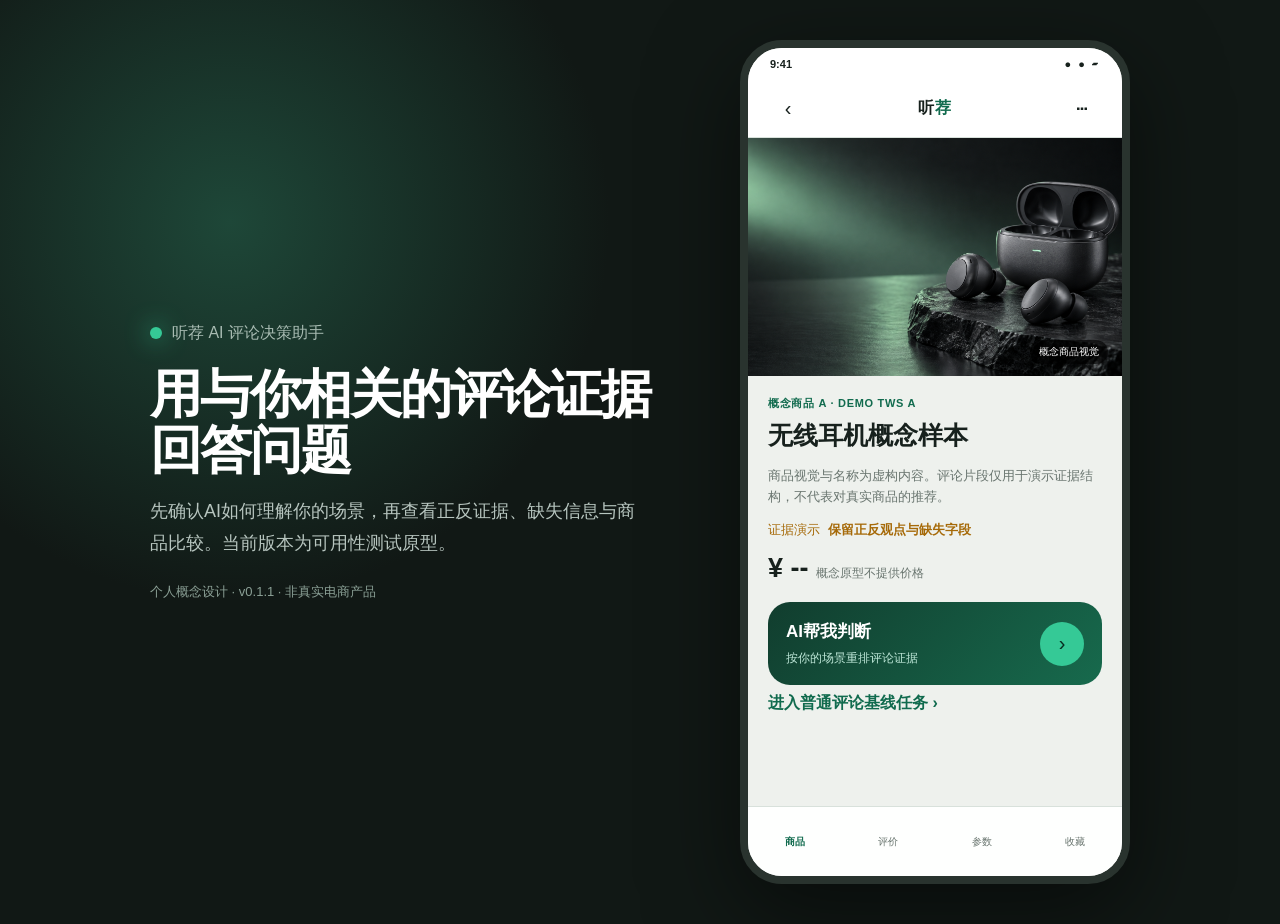
==== 原型设计/index.html @ ab862ab5 "Publish Tingjian product case study" ====
<!doctype html>
<html lang="zh-CN">
<head>
  <meta charset="utf-8" />
  <meta name="viewport" content="width=device-width, initial-scale=1" />
  <meta name="description" content="听荐 AI 耳机评论决策助手概念原型 v0.1.1" />
  <title>听荐 AI 评论决策助手 v0.1.1</title>
  <link rel="stylesheet" href="app.css" />
</head>
<body>
  <div class="stage">
    <section class="intro">
      <div class="mark"><span class="dot"></span> 听荐 AI 评论决策助手</div>
      <h1>用与你相关的评论证据回答问题</h1>
      <p>先确认AI如何理解你的场景，再查看正反证据、缺失信息与商品比较。当前版本为可用性测试原型。</p>
      <div class="note">个人概念设计 · v0.1.1 · 非真实电商产品</div>
    </section>
    <main class="phone" aria-label="听荐手机端原型">
      <div class="status"><span>9:41</span><span>● ● ▰</span></div>
      <div class="app" id="app" aria-live="polite"></div>
    </main>
  </div>
  <script src="app.js"></script>
</body>
</html>
---- 原型设计/app.css ----
:root{--bg:#eef1ed;--surface:#fff;--ink:#17211d;--muted:#69756f;--line:#d8e1db;--green:#35c996;--deep:#116b4e;--soft:#dff8ee;--coral:#e86f62;--coral-soft:#fff0ed;--amber-soft:#fff3df;--navy:#17372b}
*{box-sizing:border-box}button,textarea{font:inherit}button{cursor:pointer}button:focus-visible,textarea:focus-visible{outline:3px solid rgba(53,201,150,.35);outline-offset:2px}body{margin:0;background:#121916;color:var(--ink);font-family:"Microsoft YaHei","PingFang SC",sans-serif;min-height:100vh;display:grid;place-items:center}
.stage{width:100%;min-height:100vh;display:grid;grid-template-columns:minmax(320px,520px) 390px;gap:70px;align-items:center;justify-content:center;padding:40px;background:radial-gradient(circle at 18% 24%,#1e4738 0,transparent 30%),#111815}.intro{color:white;max-width:500px}.mark{display:inline-flex;align-items:center;gap:10px;font-size:16px;color:#a8bbb2}.dot{width:12px;height:12px;border-radius:50%;background:var(--green);box-shadow:0 0 24px var(--green)}.intro h1{font-size:52px;line-height:1.08;margin:22px 0 18px;letter-spacing:-2px}.intro p{font-size:18px;line-height:1.75;color:#b7c5bf;margin:0}.intro .note{margin-top:24px;font-size:13px;color:#8ba096}
.phone{width:390px;height:844px;background:var(--bg);border-radius:42px;overflow:hidden;box-shadow:0 28px 90px rgba(0,0,0,.5);position:relative;border:8px solid #29332e}.status{height:32px;background:var(--surface);display:flex;align-items:center;justify-content:space-between;padding:0 22px;font-size:11px;font-weight:700}.status span:last-child{letter-spacing:2px}.app{height:calc(100% - 32px);overflow:auto;padding-bottom:92px;scroll-behavior:smooth}.topbar{height:58px;background:var(--surface);display:flex;align-items:center;justify-content:space-between;padding:0 20px;border-bottom:1px solid var(--line);position:sticky;top:0;z-index:5}.back,.ghost{border:0;background:transparent;font-size:20px;color:var(--ink);min-width:40px;min-height:40px}.brand{font-weight:800;letter-spacing:1px}.brand i{font-style:normal;color:var(--deep)}
.hero{height:238px;background:url('../assets/earbuds-hero.png') center/cover no-repeat;position:relative}.hero:after{content:"概念商品视觉";position:absolute;right:14px;bottom:12px;background:rgba(0,0,0,.62);color:white;padding:5px 9px;border-radius:12px;font-size:10px}.content{padding:20px}.eyebrow{font-size:11px;color:var(--deep);font-weight:800;letter-spacing:.7px;margin-bottom:8px}.title{font-size:25px;line-height:1.3;margin:0 0 8px}.sub{font-size:13px;color:var(--muted);line-height:1.65}.rating{display:flex;align-items:center;gap:8px;margin:14px 0;color:#a66a09;font-size:13px}.price{font-size:27px;font-weight:800;margin:12px 0}.price small{font-size:12px;color:var(--muted);font-weight:400}.ai-entry{margin-top:18px;padding:18px;border-radius:22px;background:linear-gradient(135deg,#113d2e,#176a4d);color:white;display:flex;justify-content:space-between;align-items:center}.ai-entry h3{margin:0 0 7px;font-size:17px}.ai-entry p{margin:0;color:#bfe8d9;font-size:12px}.round{width:44px;height:44px;border:0;border-radius:50%;background:var(--green);font-size:20px;color:#082d20}
.section-title{font-size:24px;line-height:1.35;margin:4px 0 8px}.section-copy{color:var(--muted);font-size:13px;line-height:1.65;margin:0 0 20px}.label{font-size:13px;font-weight:800;margin:20px 0 11px}.chips{display:flex;flex-wrap:wrap;gap:9px}.chip{border:1px solid var(--line);background:white;border-radius:999px;padding:9px 13px;font-size:13px;color:var(--ink);min-height:40px}.chip.active{background:var(--soft);border-color:var(--green);color:var(--deep);font-weight:700}.input{width:100%;min-height:94px;padding:14px;border:1px solid var(--line);background:white;border-radius:16px;font-size:13px;resize:none;line-height:1.6}.hint{font-size:11px;color:var(--muted);margin-top:8px;line-height:1.5}.error-text{font-size:12px;color:#b84134;margin-top:8px}.cta{position:absolute;left:20px;right:20px;bottom:22px;height:54px;border:0;border-radius:18px;background:var(--ink);color:white;font-size:15px;font-weight:800;z-index:6}.inline-button,.text-link{display:inline-block;color:var(--deep);font-weight:800;text-decoration:none;border:0;background:transparent;padding:8px 0}
.confirm-list{display:grid;gap:12px;margin-top:18px}.confirm-card{background:white;border-radius:18px;padding:15px}.confirm-card h3{font-size:12px;color:var(--muted);margin:0 0 10px}.tag-row{display:flex;flex-wrap:wrap;gap:8px}.tag{display:inline-flex;align-items:center;gap:7px;background:var(--soft);color:var(--deep);border-radius:999px;padding:8px 10px;font-size:12px;font-weight:700}.tag button{border:0;background:transparent;color:inherit;padding:0;font-size:15px;line-height:1}.confirm-note{font-size:11px;color:var(--muted);line-height:1.55;margin-top:12px}
.loading{height:640px;display:grid;place-items:center;text-align:center;padding:38px}.pulse{width:92px;height:92px;border-radius:50%;background:var(--soft);display:grid;place-items:center;margin:auto;position:relative}.pulse:after{content:"";position:absolute;inset:-13px;border-radius:50%;border:1px solid var(--green);animation:pulse 1.5s infinite}.pulse b{font-size:30px;color:var(--deep)}@keyframes pulse{0%{transform:scale(.8);opacity:1}100%{transform:scale(1.25);opacity:0}}.loading h2{font-size:22px;margin:22px 0 10px}.steps{text-align:left;display:grid;gap:14px;margin-top:28px;color:var(--muted);font-size:13px}.steps div.done{color:var(--deep);font-weight:700}.steps div:before{content:"○";margin-right:10px}.steps .done:before{content:"✓"}
.report-head{background:var(--navy);color:white;padding:25px 20px 23px}.report-head .tiny{color:#9fc2b4;font-size:11px}.report-head h1{font-size:28px;margin:10px 0}.match{display:flex;align-items:flex-end;gap:10px;flex-wrap:wrap}.match strong{font-size:22px;color:#70e1b9}.match span{font-size:12px;color:#b9d4c9;padding-bottom:3px}.disclaimer{font-size:10px;color:#9db3aa;margin-top:11px;line-height:1.45}.summary-card{background:white;margin:-10px 16px 16px;border-radius:22px;padding:18px;box-shadow:0 8px 30px rgba(24,44,36,.08)}.summary-card h3{font-size:15px;margin:0 0 12px}.bullet{display:flex;gap:10px;margin:11px 0;font-size:13px;line-height:1.55}.bullet .ico{width:22px;height:22px;flex:none;border-radius:50%;display:grid;place-items:center;font-size:11px}.good{background:var(--soft);color:var(--deep)}.warn{background:var(--amber-soft);color:#985c05}.bad{background:var(--coral-soft);color:#b54034}
.metric{padding:0 18px 16px}.metric-row{background:white;border-radius:17px;margin:10px 0;padding:14px;border:1px solid transparent}.metric-row.action{cursor:pointer}.metric-row.action:hover{border-color:#b9d9cb}.metric-top{display:flex;justify-content:space-between;align-items:center;gap:10px;font-size:13px}.badge{font-size:10px;border-radius:999px;padding:5px 8px;background:var(--soft);color:var(--deep);white-space:nowrap}.badge.mid{background:var(--amber-soft);color:#995c04}.badge.low{background:var(--coral-soft);color:#a44136}.evidence-counts{display:flex;gap:12px;margin:10px 0 6px;font-size:11px}.evidence-counts .pos{color:var(--deep)}.evidence-counts .neg{color:#b54034}.metric-row p{font-size:11px;color:var(--muted);margin:0;line-height:1.5}.link{color:var(--deep);font-weight:700;text-decoration:none;border:0;background:transparent;padding:0}
.evidence-tabs{display:flex;gap:8px;margin:12px 0}.evidence{background:white;border-radius:18px;padding:16px;margin:12px 0}.evidence-head{display:flex;justify-content:space-between;gap:10px;font-size:10.5px;color:var(--muted)}.evidence blockquote{font-family:Georgia,serif;font-size:14px;line-height:1.55;margin:13px 0;color:#26332d}.translation{font-size:12px;line-height:1.55;background:var(--bg);padding:10px;border-radius:10px}.source-note{font-size:10px;color:var(--muted);line-height:1.55;margin-top:16px}.missing,.no-winner{background:var(--amber-soft);border-radius:16px;padding:13px;font-size:12px;line-height:1.55;color:#754c12;margin:12px 0}
.product-choice{width:100%;text-align:left;background:white;border:2px solid transparent;border-radius:18px;padding:15px;margin:12px 0;display:flex;gap:12px;align-items:center}.product-choice.selected{border-color:var(--green);background:#f7fffb}.product-icon{width:54px;height:54px;border-radius:15px;background:var(--soft);display:grid;place-items:center;font-weight:800;color:var(--deep);flex:none}.product-choice h3{font-size:14px;margin:0 0 5px}.product-choice p{font-size:11px;color:var(--muted);margin:0;line-height:1.45}.compare-table{background:white;border-radius:18px;overflow:hidden;margin-top:14px}.compare-row{display:grid;grid-template-columns:90px 1fr 1fr;border-top:1px solid var(--line);font-size:11px}.compare-row:first-child{border-top:0;background:#f3f6f3;font-weight:800}.compare-row div{padding:12px 9px;border-left:1px solid var(--line);line-height:1.45}.compare-row div:first-child{border-left:0;color:var(--muted)}.winner{color:var(--deep);font-weight:800}
.state-preview{border-radius:16px;padding:16px;margin-top:16px;background:white}.state-preview .symbol{font-size:28px;margin-bottom:10px}.state-preview h2{font-size:19px;margin:0 0 8px}.state-preview p{font-size:12px;color:var(--muted);line-height:1.55}.retry{border:0;border-radius:12px;background:var(--ink);color:white;padding:11px 16px;font-weight:800}.baseline-review{background:white;padding:14px;border-radius:15px;margin:10px 0}.baseline-review .stars{color:#a66a09;font-size:11px}.baseline-review p{font-size:12px;line-height:1.55;margin:7px 0}.timer{position:sticky;top:59px;z-index:4;background:var(--navy);color:white;padding:10px 20px;display:flex;justify-content:space-between;align-items:center;font-size:12px}.timer button{border:0;border-radius:10px;background:var(--green);padding:7px 10px;font-weight:800}.bottom-nav{position:absolute;bottom:0;left:0;right:0;height:70px;background:rgba(255,255,255,.97);border-top:1px solid var(--line);display:flex;align-items:center;justify-content:space-around;font-size:10px;color:var(--muted)}.bottom-nav b{color:var(--deep)}
@media(max-width:900px){.stage{display:block;padding:0;background:#111}.intro{display:none}.phone{width:100%;height:100vh;border:0;border-radius:0;margin:auto}}@media(prefers-reduced-motion:reduce){*{scroll-behavior:auto!important}.pulse:after{animation:none}}
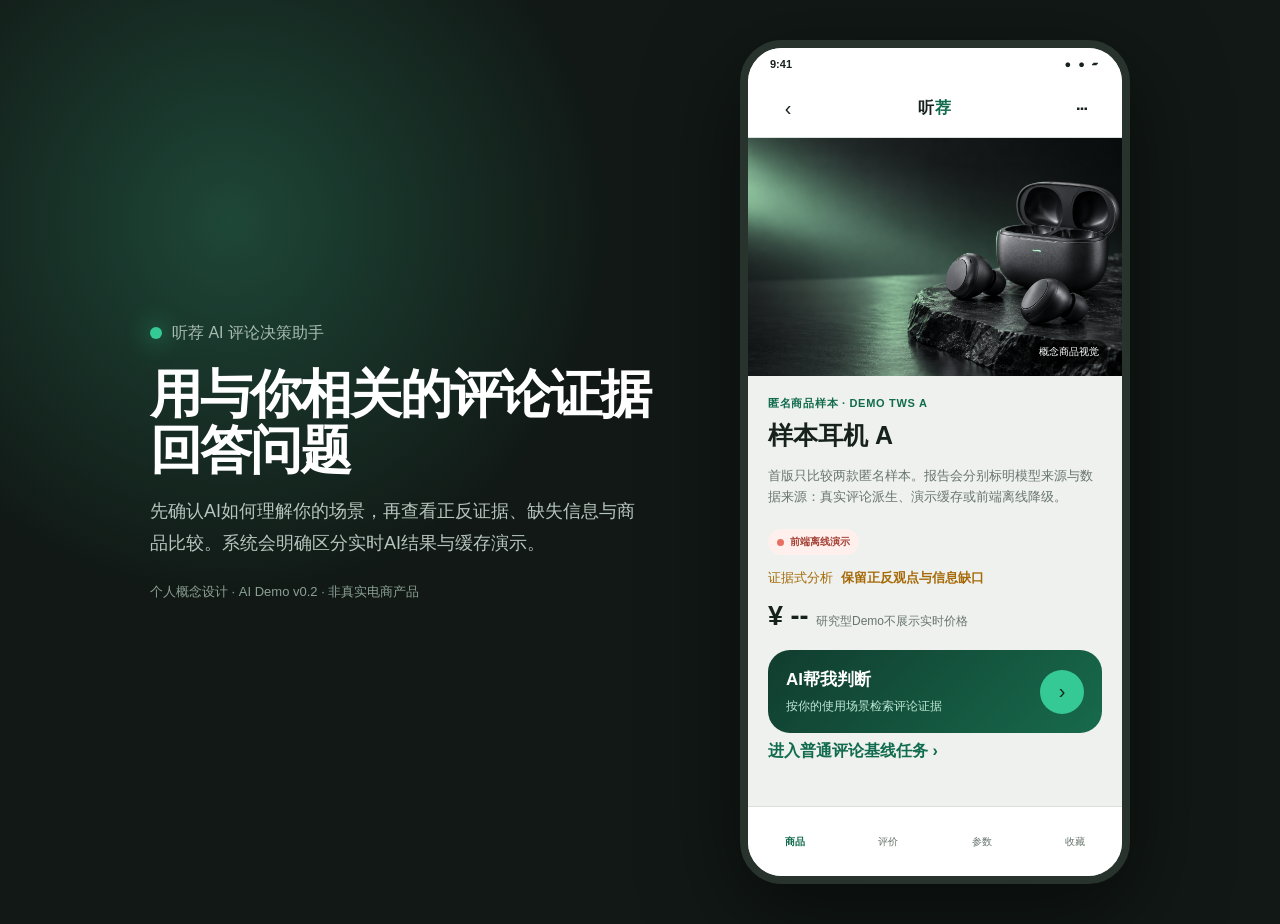
==== commit f1fda009: "Add working AI-backed review analysis demo" ====
--- a/原型设计/index.html
+++ b/原型设计/index.html
@@ -3,23 +3,26 @@
 <head>
   <meta charset="utf-8" />
   <meta name="viewport" content="width=device-width, initial-scale=1" />
-  <meta name="description" content="听荐 AI 耳机评论决策助手概念原型 v0.1.1" />
-  <title>听荐 AI 评论决策助手 v0.1.1</title>
+  <meta name="description" content="听荐 AI 耳机评论决策助手可运行 Demo" />
+  <title>听荐 AI 评论决策助手 Demo</title>
   <link rel="stylesheet" href="app.css" />
+  <link rel="stylesheet" href="app-v2.css" />
 </head>
 <body>
   <div class="stage">
     <section class="intro">
       <div class="mark"><span class="dot"></span> 听荐 AI 评论决策助手</div>
       <h1>用与你相关的评论证据回答问题</h1>
-      <p>先确认AI如何理解你的场景，再查看正反证据、缺失信息与商品比较。当前版本为可用性测试原型。</p>
-      <div class="note">个人概念设计 · v0.1.1 · 非真实电商产品</div>
+      <p>先确认AI如何理解你的场景，再查看正反证据、缺失信息与商品比较。系统会明确区分实时AI结果与缓存演示。</p>
+      <div class="note">个人概念设计 · AI Demo v0.2 · 非真实电商产品</div>
     </section>
     <main class="phone" aria-label="听荐手机端原型">
       <div class="status"><span>9:41</span><span>● ● ▰</span></div>
       <div class="app" id="app" aria-live="polite"></div>
     </main>
   </div>
-  <script src="app.js"></script>
+  <script src="config.js"></script>
+  <script src="api.js"></script>
+  <script src="app-v2.js"></script>
 </body>
 </html>
--- a/原型设计/app-v2.css
+++ b/原型设计/app-v2.css
@@ -0,0 +1,14 @@
+.runtime-banner{margin:0 0 14px;padding:10px 12px;border-radius:13px;font-size:11px;line-height:1.55;background:#e8f7f1;color:#145e47;border:1px solid #bfe6d7}
+.runtime-banner.cache{background:var(--amber-soft);color:#754c12;border-color:#efdbb8}
+.runtime-banner.error{background:var(--coral-soft);color:#973e34;border-color:#f0c8c2}
+.runtime-banner strong{display:block;font-size:12px;margin-bottom:2px}
+.service-pill{display:inline-flex;align-items:center;gap:6px;margin:9px 0 0;padding:6px 9px;border-radius:999px;background:#e7f7f0;color:var(--deep);font-size:10px;font-weight:800}
+.service-pill:before{content:"";width:7px;height:7px;border-radius:50%;background:var(--green)}
+.service-pill.cache{background:var(--amber-soft);color:#8b590a}.service-pill.cache:before{background:#d69123}
+.service-pill.offline{background:var(--coral-soft);color:#a44136}.service-pill.offline:before{background:var(--coral)}
+.cta[disabled]{cursor:not-allowed;opacity:.48}.request-error{background:var(--coral-soft);color:#973e34;border-radius:13px;padding:11px 12px;font-size:11px;line-height:1.5;margin-top:12px}
+.progress-label{font-size:11px;color:var(--deep);font-weight:800;margin-top:12px}.evidence-button{width:100%;text-align:left;border:0}.empty-state{padding:26px 16px;text-align:center;color:var(--muted);font-size:12px;line-height:1.6}
+.report-list{margin:8px 0 0;padding:0;list-style:none;display:grid;gap:8px}.report-list li{font-size:12px;line-height:1.55;padding-left:15px;position:relative}.report-list li:before{content:"•";position:absolute;left:2px;color:var(--deep)}
+.source-chip{display:inline-flex;border-radius:999px;background:#f1f4f2;padding:4px 7px;font-size:9px;color:var(--muted)}
+.toolbar{display:flex;align-items:center;justify-content:space-between;gap:10px}.toolbar .chip{padding:7px 10px;min-height:34px}
+.loading .retry{margin-top:18px}.compare-cell-title{font-weight:800;color:var(--ink)}
